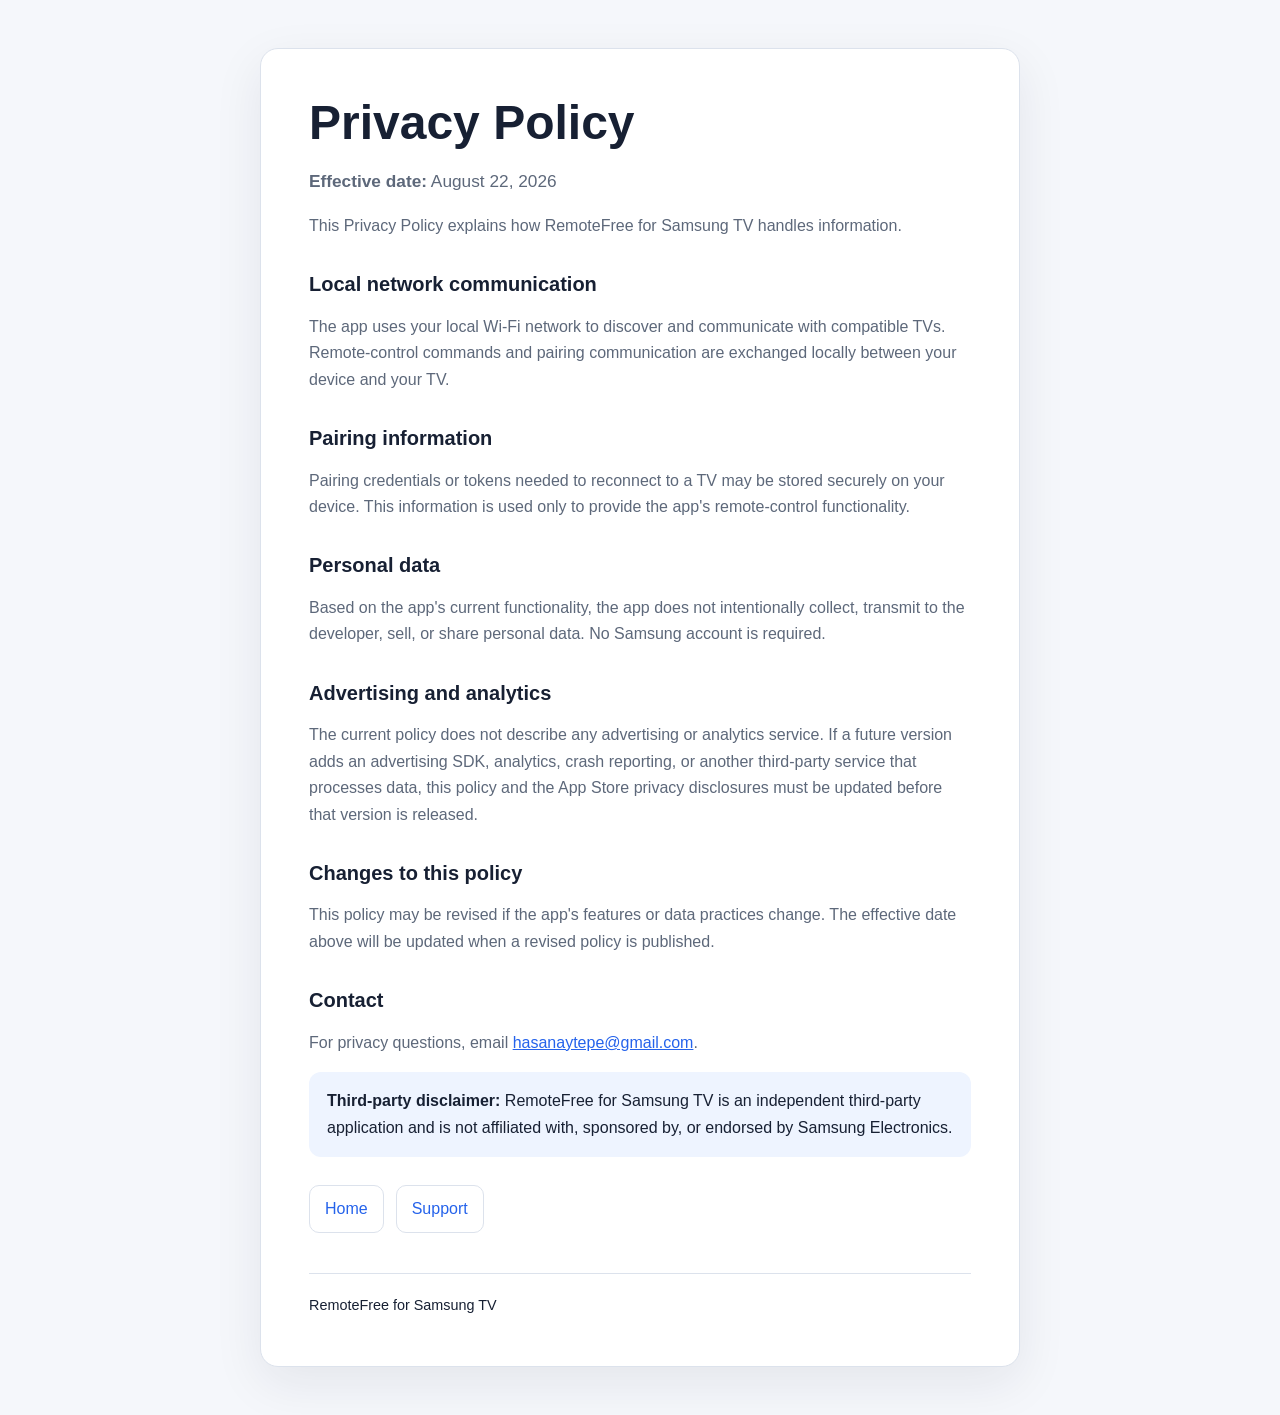
==== privacy.html @ 91ffc3a5 "Add files via upload" ====
<!doctype html>
<html lang="en">
<head>
  <meta charset="utf-8">
  <meta name="viewport" content="width=device-width, initial-scale=1">
  <meta name="description" content="Privacy Policy for RemoteFree for Samsung TV.">
  <title>Privacy Policy — RemoteFree for Samsung TV</title>
  <link rel="stylesheet" href="styles.css">
</head>
<body>
  <main>
    <h1>Privacy Policy</h1>
    <p class="lead"><strong>Effective date:</strong> August 22, 2026</p>
    <p>This Privacy Policy explains how RemoteFree for Samsung TV handles information.</p>
    <h2>Local network communication</h2>
    <p>The app uses your local Wi-Fi network to discover and communicate with compatible TVs. Remote-control commands and pairing communication are exchanged locally between your device and your TV.</p>
    <h2>Pairing information</h2>
    <p>Pairing credentials or tokens needed to reconnect to a TV may be stored securely on your device. This information is used only to provide the app's remote-control functionality.</p>
    <h2>Personal data</h2>
    <p>Based on the app's current functionality, the app does not intentionally collect, transmit to the developer, sell, or share personal data. No Samsung account is required.</p>
    <h2>Advertising and analytics</h2>
    <p>The current policy does not describe any advertising or analytics service. If a future version adds an advertising SDK, analytics, crash reporting, or another third-party service that processes data, this policy and the App Store privacy disclosures must be updated before that version is released.</p>
    <h2>Changes to this policy</h2>
    <p>This policy may be revised if the app's features or data practices change. The effective date above will be updated when a revised policy is published.</p>
    <h2>Contact</h2>
    <p>For privacy questions, email <a href="mailto:hasanaytepe@gmail.com">hasanaytepe@gmail.com</a>.</p>
    <div class="notice"><strong>Third-party disclaimer:</strong> RemoteFree for Samsung TV is an independent third-party application and is not affiliated with, sponsored by, or endorsed by Samsung Electronics.</div>
    <nav class="nav" aria-label="Page navigation">
      <a href="index.html">Home</a>
      <a href="support.html">Support</a>
    </nav>
    <footer>RemoteFree for Samsung TV</footer>
  </main>
</body>
</html>
---- styles.css ----
:root {
  color-scheme: light dark;
  --bg: #f5f7fb;
  --surface: #ffffff;
  --text: #172033;
  --muted: #5d687a;
  --accent: #2563eb;
  --border: #dce2ec;
  --notice: #eef4ff;
}

@media (prefers-color-scheme: dark) {
  :root {
    --bg: #0e1420;
    --surface: #161e2d;
    --text: #edf2f8;
    --muted: #aeb8c7;
    --accent: #78a6ff;
    --border: #2c374a;
    --notice: #182945;
  }
}

* { box-sizing: border-box; }

body {
  margin: 0;
  background: var(--bg);
  color: var(--text);
  font: 16px/1.65 -apple-system, BlinkMacSystemFont, "Segoe UI", sans-serif;
}

main {
  width: min(760px, calc(100% - 32px));
  margin: 48px auto;
  padding: clamp(24px, 5vw, 48px);
  background: var(--surface);
  border: 1px solid var(--border);
  border-radius: 18px;
  box-shadow: 0 16px 50px rgba(20, 30, 50, .08);
}

h1 { margin: 0 0 8px; font-size: clamp(2rem, 6vw, 3rem); line-height: 1.1; }
h2 { margin-top: 32px; font-size: 1.25rem; line-height: 1.3; }
p, ul { color: var(--muted); }
a { color: var(--accent); }
.lead { font-size: 1.08rem; }
.notice { padding: 16px 18px; background: var(--notice); border-radius: 12px; }
.nav { display: flex; flex-wrap: wrap; gap: 12px; margin-top: 28px; }
.nav a { padding: 10px 15px; border: 1px solid var(--border); border-radius: 10px; text-decoration: none; }
footer { margin-top: 40px; padding-top: 20px; border-top: 1px solid var(--border); font-size: .9rem; }

@media (max-width: 520px) {
  main { width: 100%; min-height: 100vh; margin: 0; border: 0; border-radius: 0; }
}
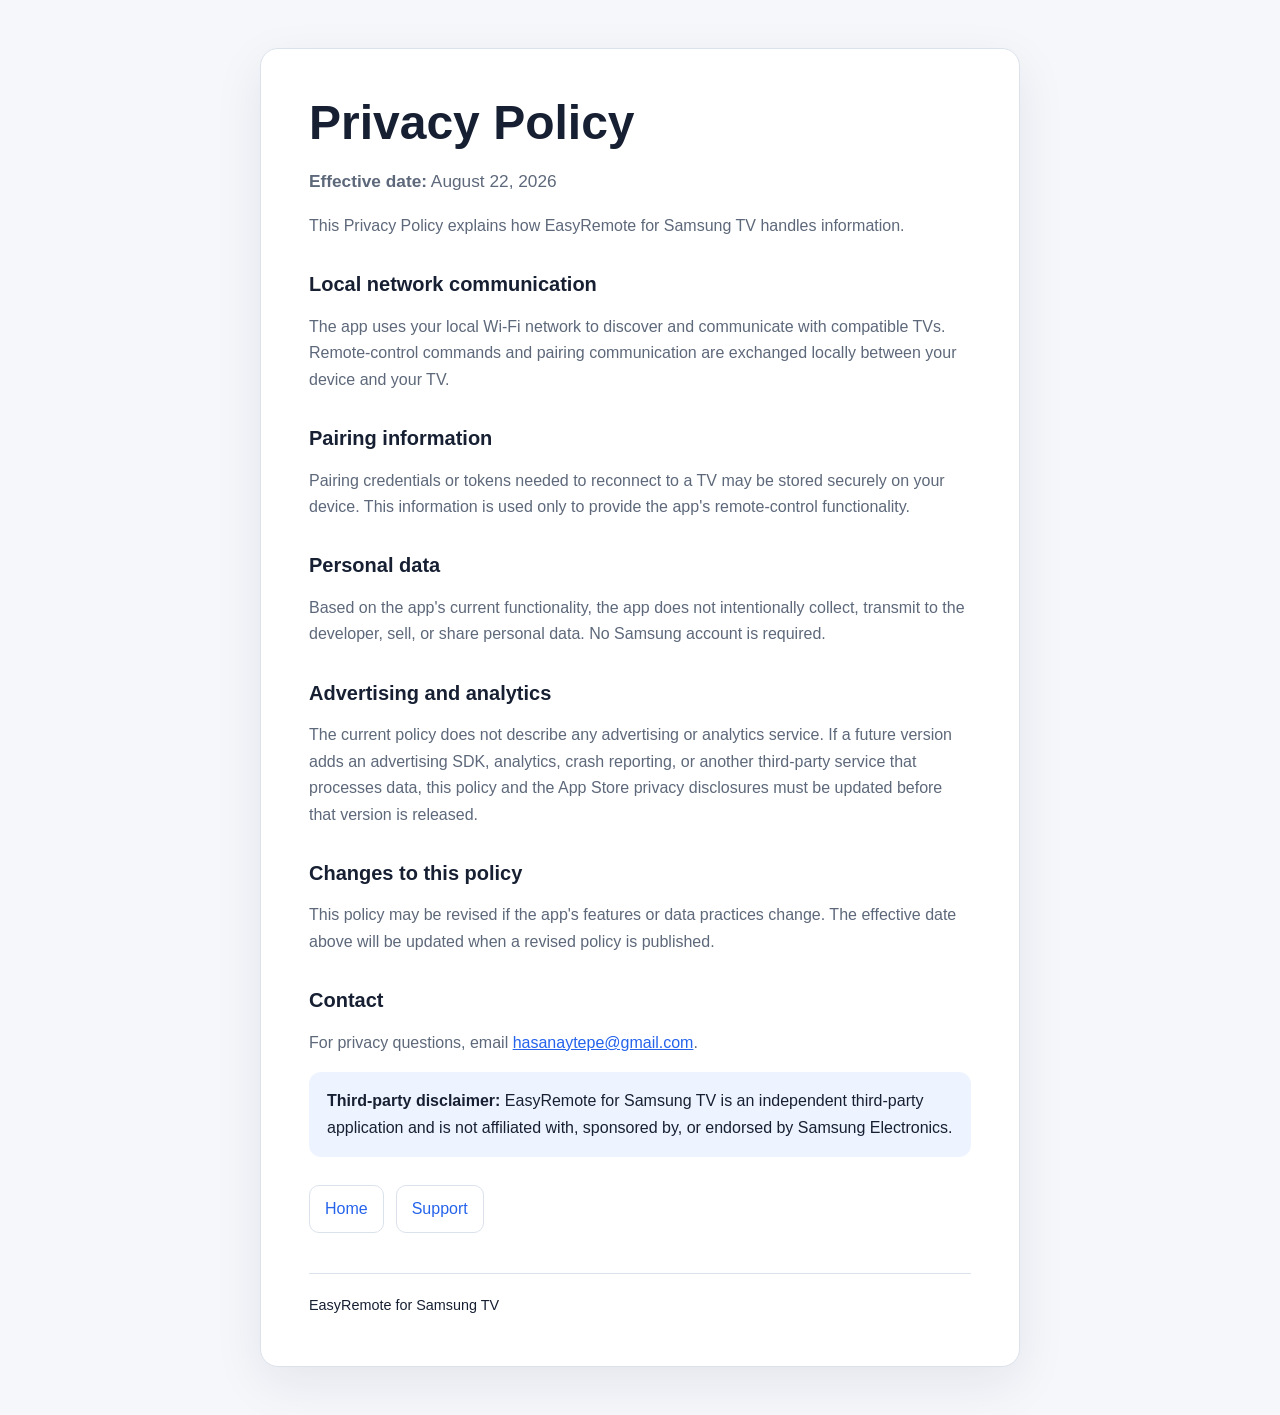
==== commit e76d6a4e: "Update privacy.html" ====
--- a/privacy.html
+++ b/privacy.html
@@ -4,14 +4,14 @@
   <meta charset="utf-8">
   <meta name="viewport" content="width=device-width, initial-scale=1">
   <meta name="description" content="Privacy Policy for RemoteFree for Samsung TV.">
-  <title>Privacy Policy — RemoteFree for Samsung TV</title>
+  <title>Privacy Policy — EasyRemote for Samsung TV</title>
   <link rel="stylesheet" href="styles.css">
 </head>
 <body>
   <main>
     <h1>Privacy Policy</h1>
     <p class="lead"><strong>Effective date:</strong> August 22, 2026</p>
-    <p>This Privacy Policy explains how RemoteFree for Samsung TV handles information.</p>
+    <p>This Privacy Policy explains how EasyRemote for Samsung TV handles information.</p>
     <h2>Local network communication</h2>
     <p>The app uses your local Wi-Fi network to discover and communicate with compatible TVs. Remote-control commands and pairing communication are exchanged locally between your device and your TV.</p>
     <h2>Pairing information</h2>
@@ -24,12 +24,12 @@
     <p>This policy may be revised if the app's features or data practices change. The effective date above will be updated when a revised policy is published.</p>
     <h2>Contact</h2>
     <p>For privacy questions, email <a href="mailto:hasanaytepe@gmail.com">hasanaytepe@gmail.com</a>.</p>
-    <div class="notice"><strong>Third-party disclaimer:</strong> RemoteFree for Samsung TV is an independent third-party application and is not affiliated with, sponsored by, or endorsed by Samsung Electronics.</div>
+    <div class="notice"><strong>Third-party disclaimer:</strong> EasyRemote for Samsung TV is an independent third-party application and is not affiliated with, sponsored by, or endorsed by Samsung Electronics.</div>
     <nav class="nav" aria-label="Page navigation">
       <a href="index.html">Home</a>
       <a href="support.html">Support</a>
     </nav>
-    <footer>RemoteFree for Samsung TV</footer>
+    <footer>EasyRemote for Samsung TV</footer>
   </main>
 </body>
 </html>
